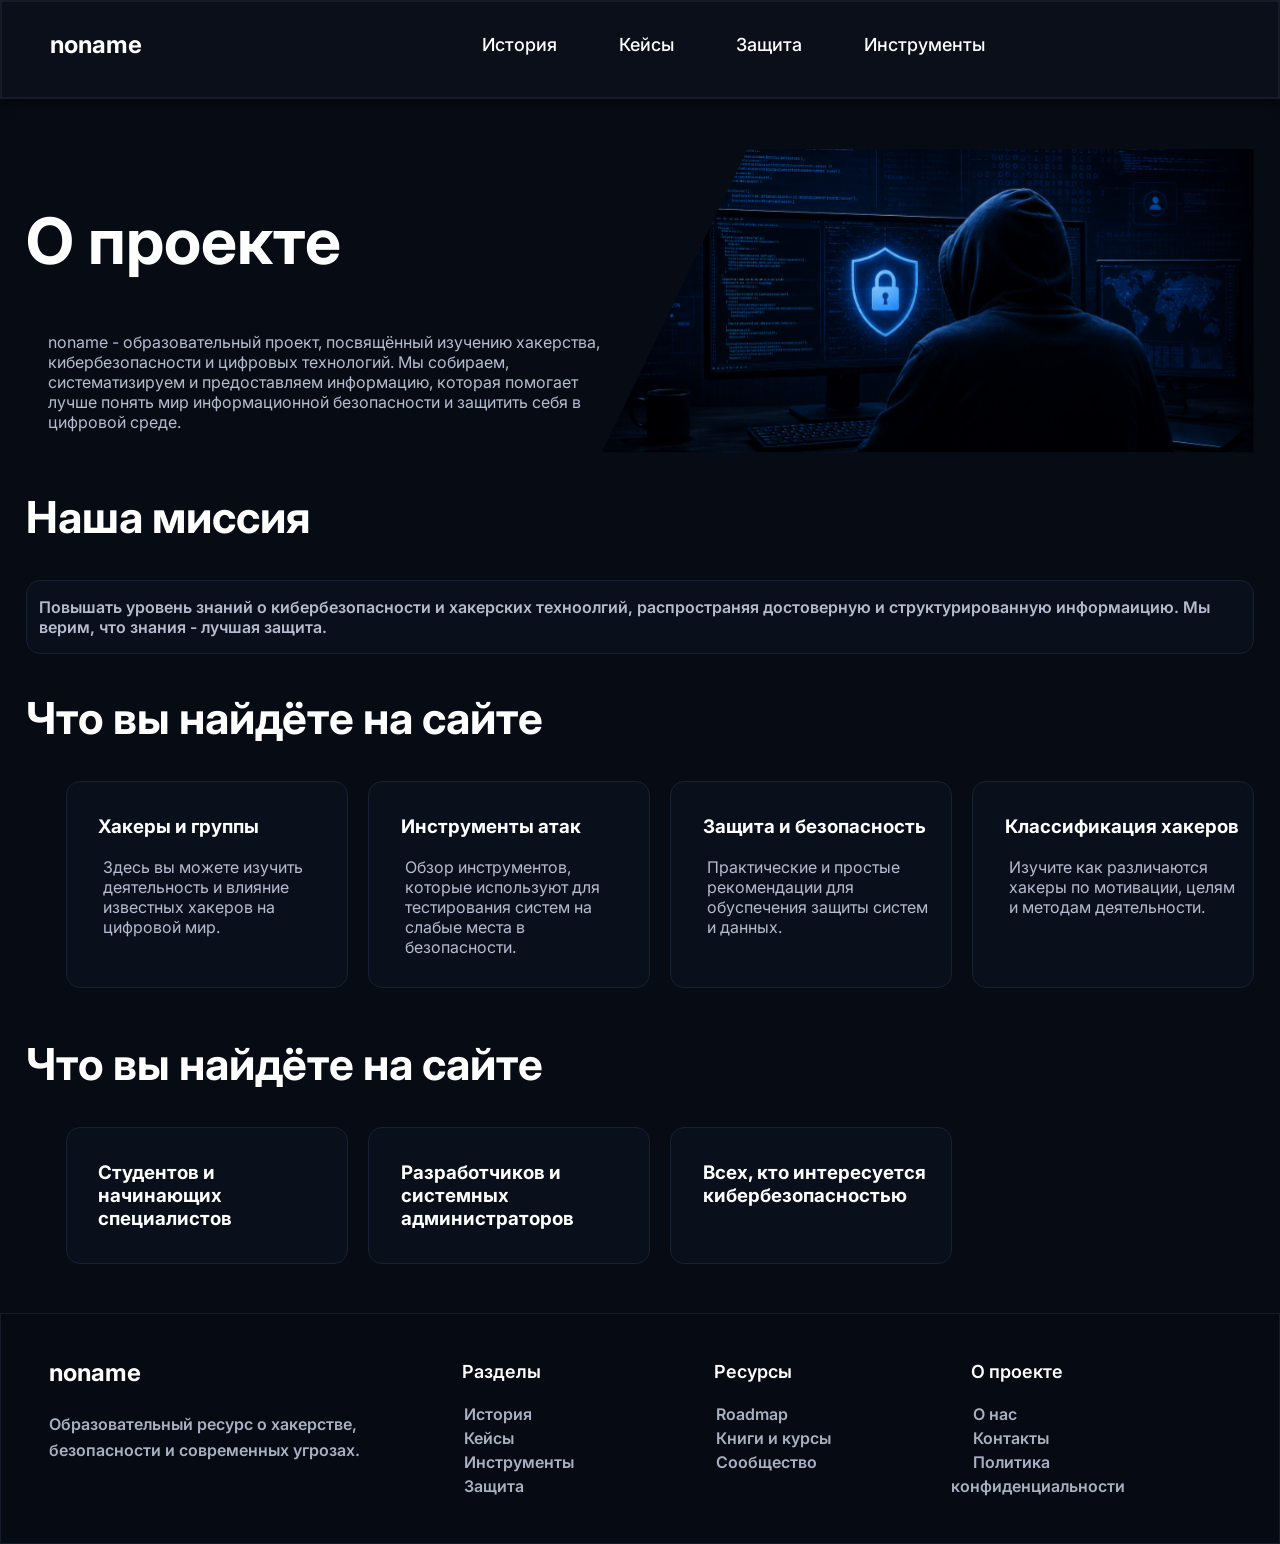
==== about.html @ 1c0d320b "Add files via upload" ====
<!DOCTYPE html>
<html lang="ru">
<head>
    <meta charset="UTF-8">
    <meta name="viewport" content="width=device-width, initial-scale=1.0, viewport-fit=cover">
    <title>Классификация хакеров</title>
    <link rel="stylesheet" href="css/style.css">
    <link rel="preconnect" href="https://fonts.googleapis.com">
    <link rel="preconnect" href="https://fonts.gstatic.com" crossorigin>
    <link href="https://fonts.googleapis.com/css2?family=Inter:ital,opsz,wght@0,14..32,100..900;1,14..32,100..900&family=Roboto:ital,wght@0,100..900;1,100..900&display=swap" rel="stylesheet">
</head>
<body>
    <header class="page-header">
        <div class = "container">   
            <nav class="main-nav">
                <p class = "site-logo">noname</p>
                <ul class="site-navigation">
                    <li class="site-navigation-item">
                        <a href = "#">История</a>
                    </li>
                    <li class="site-navigation-item">
                        <a href = "#">Кейсы</a>
                    </li>
                    <li class="site-navigation-item">
                        <a href = "#">Защита</a>
                    </li>
                    <li class="site-navigation-item">
                        <a href = "#">Инструменты</a>
                    </li>
                </ul>
            </nav>
        </div>
    </header>

    <main class="main-content types">
        <div class = "container">
        <section class = "tools-promo">
                
                <div class = "tools-promo-no-img">
                    
                    <h1>О проекте</h1>
                    
                    <p class="tools-promo-text">noname - образовательный проект, посвящённый изучению хакерства, кибербезопасности и цифровых технологий. Мы собираем, систематизируем и предоставляем информацию, которая помогает лучше понять мир информационной безопасности и защитить себя в цифровой среде.</p>
                </div>
                <img src = "img/hackerr 1.svg">
            </section>

        
            <section>
            <h2>Наша миссия</h2>
            <div class = "border-container remember">
                
                <div>
                    
                    <p>Повышать уровень знаний о кибербезопасности и хакерских техноолгий, распространяя достоверную и структурированную информаицию. Мы верим, что знания - лучшая защита.</p>
                </div>
            </div>
        </section>
       
            <section class="types">
                <h2>Что вы найдёте на сайте</h2>
                <ul class = "horizontal-list-new-1">
                    <li class ="border-container tools-item">
                        <div class = "heading">
                            <div>
                                <h3>Хакеры и группы</h3>
                                <p>Здесь вы можете изучить деятельность и влияние известных хакеров на цифровой мир.</p>
                            </div>
                        </div>
                    </li>

                    <li class ="border-container tools-item">
                        <div class = "heading">
                            <div>
                                <h3>Инструменты атак</h3>
                                <p>Обзор инструментов, которые используют для тестирования систем на слабые места в безопасности.</p>
                            </div>
                        </div>
                    </li>

                    <li class ="border-container tools-item">
                        <div class = "heading">
                            <div>
                                <h3>Защита и безопасность</h3>
                                <p>Практические и простые рекомендации для обуспечения защиты систем и данных.</p>
                            </div>
                        </div>
                    </li>

                    <li class ="border-container tools-item">
                        <div class = "heading">
                            <div>
                                <h3>Классификация хакеров</h3>
                                <p>Изучите как различаются  хакеры по мотивации, целям и методам деятельности.</p>
                            </div>
                        </div>
                    </li>
                   
                </ul>
           </section>   

           <section class="types">
                <h2>Что вы найдёте на сайте</h2>
                <ul class = "horizontal-list-new-1">
                    <li class ="border-container tools-item">
                        <div class = "heading">
                            <div>
                                <h3>Студентов и начинающих специалистов</h3>
                                
                            </div>
                        </div>
                    </li>

                    <li class ="border-container tools-item">
                        <div class = "heading">
                            <div>
                                <h3>Разработчиков и системных администраторов</h3>
                                
                            </div>
                        </div>
                    </li>

                    <li class ="border-container tools-item">
                        <div class = "heading">
                            <div>
                                <h3> Всех, кто интересуется  кибербезопасностью</h3>
                               
                            </div>
                        </div>
                    </li>

                    
                   
                </ul>
           </section>   
           
        </div>
    </main>
    <footer class="footer">
        <div class = "container">
            <div class = "footer-column">
                <p class = "footer-site-logo">noname</p>
                <p class = "footer-column-text">Образовательный ресурс о хакерстве, безопасности и современных угрозах.</p>
            </div>
            <ul class="footer-navigation-topics">
                <li class="footer-navigation-topic">
                    <h2>Разделы</h2>
                    <ul class="footer-navigation">
                        <li class="footer-navigation-item">
                            <a href = "#">История</a>
                        </li>
                        <li class="footer-navigation-item">
                            <a href = "#">Кейсы</a>
                        </li>    
                        <li class="footer-navigation-item">
                            <a href = "#">Инструменты</a>
                        </li>   
                        <li class="footer-navigation-item">
                            <a href = "#">Защита</a>
                        </li>
                    </ul>
                </li>
                <li class="footer-navigation-topic">
                    <h2>Ресурсы</h2>
                    <ul class="footer-navigation">
                        <li class="footer-navigation-item">
                            <a href = "#">Roadmap</a>
                        </li>
                        <li class="footer-navigation-item">
                            <a href = "#">Книги и курсы</a>
                        </li>
                        <li class="footer-navigation-item">
                            <a href = "#">Сообщество</a>
                        </li>
                    </ul>
                </li>
                <li class="footer-navigation-topic">
                    <h2>О проекте</h2>
                    <ul class="footer-navigation">
                        <li class="footer-navigation-item">
                            <a href = "#">О нас</a>
                        </li>
                        <li class="footer-navigation-item">
                            <a href = "#">Контакты</a>
                        </li>
                        <li class="footer-navigation-item">
                            <a href = "#">Политика конфиденциальности</a>
                        </li>
                    </ul>
                </li>
            </ul>
        </div>
    </footer>
    <script src="js/script.js"></script>
</body>
</html>
---- css/style.css ----
body {
    margin: 0;
    background-color: #070B14;
    color: #FFFFFF;
    font-family: "Inter";
    
}



.container {
    max-width: 1280px;
    margin: 0 auto;
    padding: 0 2%;
}

ul {
    list-style-type: none;
}

h1 {
    font-weight: 700;
    font-size: 64px;
}

h2{
    font-weight: 700;
    font-size: 44px;
}



.page-header {
    background-color: #0A0F1A;
    border: 2px solid #151B28;
    box-shadow: 0px 5px 10px 0px rgba(0, 0, 0, 0.5);
    margin-bottom: 50px;
    

}

.site-logo{
    font-size: 24px;
    font-weight: 700;
    
    margin-right: 278px;
}

.main-nav{
    display: flex;
    align-items: center;
    margin: 0 auto;
    margin-bottom: 14px;
    margin-top: 4px;
    width: 100%;
}

.site-navigation{
    display: flex;
    flex-wrap: wrap;
    justify-content: center; 
    
}

.site-navigation-item a {
    color: #FFFFFF;
    font-weight: 500;
    font-size: 18px;
    text-decoration: none;
    margin-right: 40px;
}

.promo {
    background-color:#07111F;
    background: radial-gradient(closest-side, #0d039c80, #0b037040, #07111F);
    border-radius: 20px;
    
        
    margin-bottom: 40px;
    max-width: 1280px;
}

.promo-only-text h1{
    padding-left: 36px;
    max-width: 690px;
    margin-right: 0;

}

.hacker-img {
    margin-right: 800px;
}

.promo-text{
    padding-left: 36px; 
    max-width: 531px;
}



.edu-resource {
    display: inline-block;
    background-color: #0A1E3A;
    color: #1E90FF;
    border-radius: 8px;
    height: 32px;
    padding-top: 9px;
    padding-left: 2px;
    padding-right: 2px;
    margin-top: 28px;
    margin-left:44px;
}

.promo-buttons{
    display: flex;
}

.promo-with-img {
    display: flex;
}

.study-history-button {
    
    display: inline-block;
    background-color: #0D47A7;
    border-radius: 10px;
    font-weight: 500;
    font-size: 22px;
    padding-top: 19px;
    padding-bottom: 19px;
    padding-left: 10px;
    padding-right: 30px;
    margin-right: 60px;
    margin-bottom: 87px;
    
}

.study-history-button a{
    text-decoration: none;
    color: #FFFFFF;
}

.sections-button {
    display: inline-block;
    border:#5D687D solid 3px;
    border-radius: 10px;
    font-weight: 500;
    font-size: 22px;
    
    padding-right: 19px;
    padding-bottom: 19px;
    padding-top: 19px;
    margin-bottom: 87px;
}

.sections-button a{
    text-decoration:  none;
    color:#FFFFFF;
}




.main-directions h2{
    margin-bottom: 50px;
}

.directions {
    display: flex;
}

.direction-item {
    background-color: #0A101B;
    border:#172132 solid 1px;
    border-radius: 12px;
    max-width: 292px;
    height: 320px;
    margin-right: 24px;
    padding-top: 34px;
}

.direction-item h3,p,a {
    padding-left: 22px;
}

.direction-item img{
    margin-left: 7%;
}

.direction-item p {
    color: #AEB7C9;
    font-size: 16px;
    font-weight: 600;
    line-height: 28px;
}

.direction-item a{
    text-decoration: none;
    color: #1E90FF;
    padding-bottom: 36px;
}


.direction-item :nth-child(2){
    max-width: 247px;
}

.direction-item :nth-child(3){
    max-width: 259px;
}

.start-cards {
    display: flex;
}

.start-card {
    display: flex;
    width: 400px;
    height: 220px;
    border: solid 1px #1D2740;
    border-radius: 12px;
    margin-right: 20px;

    padding-top: 44px;
}


.beginner {
    background-color: #08172D;
}

.start-card-img {
    margin-right: 20px;
}

.start-card-content p{
    color: #B6BED0;
    line-height: 28px;
    max-width: 352px;
}

.arrow{
    margin-right: 60px;
    margin-top:100px
}

.attacks {
    background-color: #131327;
}

.guard {
    background-color:#0D1718;
}

.where-start {
    margin-bottom: 76px;
}
.roadmap {
    display: flex;
    background-color: #0B1F43;
    border-radius: 14px;
    border:#183B73 solid 1px;
    
    
    margin-bottom: 20px;
    max-width: 1280px;
}

.roadmap h2 {
    font-size: 24px;
    font-weight: 700;
    padding-left: 106px;
    padding-top: 26px;
}

.roadmap p {
    color: #C4CBE0;
    font-size: 16px;
    font-weight: 600;
    padding-left: 186px;
    width: 371px;
    padding-bottom: 26px;
}

.roadmap-button {
   
    display: inline flex;
        
    background-color: #0A67FF;
    border-radius: 10px;
    font-weight: 500;
    font-size: 20px;
    margin-top: 61px;
    margin-bottom: 47px;
    
    padding-right: 2%;
    padding-bottom: 0;
    max-width: 260px;
    height: 72px;
    
}

.roadmap-button a {
    color: #FFFFFF;
    text-decoration: none;
    padding-left: 40px;
    margin-right: 9px;
    padding-top: 24px;
}

.roadmap-content{
    margin-right: 155px;
}

.roadmap-content p{
    margin-bottom: 26px;
}

.footer {
    max-width:100%;
    background-color: #060A12;
    border: solid #151C29 1px;
    
}

.footer .container{
    display: flex; 
}





.footer-column {
    margin-top: 20px;
}

.footer-site-logo{
    font-size: 24px;
    color:#FFFFFF;
    font-weight: 700;
}

.footer-column-text {
    width: 313px;
    color: #A8B1C4;
    font-size: 16px;
    font-weight: 600;
    line-height: 26px;
    margin-bottom: 80px;
     
}

.footer-navigation-topics{
    display: flex;
    margin-top: 32px;
}

.footer-navigation-topic h2{
    margin-left: 60px;
    font-weight: 600;
    font-size: 18px;
    margin-bottom: 20px;
    
}

.footer-navigation-topic{
    max-width:310px;
    
}

.footer-navigation-item{
    
    font-weight: 600;
    font-size: 16px;
    line-height: 24px;
    margin-right: 80px;
    
    
}

.footer-navigation-item :last-child{
    margin-right: 0px;
    
}

.footer-navigation-item a{
    text-decoration: none;
    color: #A8B1C4;
}








/*Вторая страница*/

.hero-mini-title {
    display: inline-block;
    color: #1E90FF  ;
    background-color: #0A1E3A;
    border:solid 1px #123B6D;
    border-radius: 8px;
    padding-top:8px;
    padding-bottom: 7px;
    padding-right: 20px;
}

.hacker-info{
    padding-left: 40px;
    display: flex;
    background-color: #0A101B;
    border:#172132 solid 1px;
    border-radius: 14px;
}

.hacker-info h2{
    margin-top: 32px;
    margin-left: 20px;
    font-size: 26px;
    margin-bottom: 0;
}

.hacker-info p{
    margin-top: 15px;
    margin-bottom: 37px;
    color:#B4BDCF;
    font-weight: 600px;
    font-size: 16px;
}

.hacker-info img {
    margin-top:35px;
}

.famous-hackers h2{
    font-size: 32px;
}
.famous-hackers ul{
    display: flex;
    padding-left: 0;
    
}

.famous-hackers ul li {
    
    width: 292px;
    background-color: #0A101B;
    border:solid 1px #172132;
    border-radius: 12px;
    margin-right: 38px;
    padding-bottom: 22px;
    display: flex;
  flex-direction: column;
}

.famous-hackers ul li h3{
    margin-left: 24px;
}

.famous-hackers ul li p{
    color: #AEB7C9;
}
.famous-hackers ul li a{
    text-decoration: none;
    color:#1E90FF;
    margin-top: auto;
    
}

.famous-hackers ul li img{
    margin-left: 24px;
    margin-top: 10px;
}

.hackers-groups-container {
    background-color: #0A101B;
    border: solid 1px #172132;
    border-radius: 12px;
}

.hackers-groups-container h3{
    margin-left: 139px;
    font-weight: 600;
    font-size: 20px;
}

.anonymous h2 {
     font-size: 32px;
    font-weight: 700;
}

.hackers-groups-container p{
    margin-left:115px;
    color: #AEB7C9;
    font-size: 16px;
    max-width: 251px;
}

.more-info h2{
    font-size: 32px;
    font-weight: 700;
}

.more-info ul{
    display: flex;
    justify-content: space-between;
}

.more-info ul li{
    display: flex;
    background-color: #0A101B;
    border: #172132 solid 1px;
    border-radius: 14px;
    max-width: 400px;
    margin-right: 2%;
}

.more-info ul li img{
    margin-left: 22px;
}

.more-info-text h3{
    font-size: 20px;
    font-weight: 600;
    margin-left: 20px;
}

.more-info-text p{
    font-size: 16px;
    line-height: 24px;
    font-weight: 600;
    color: #AEB7C9;
    margin-right: 25px;
}











/*Третья страница*/

.transition{
    display: flex;
    padding: 0;
}

.transition li {
    color: #7C879C;
    font-size: 14px;
    font-weight: 400;
}

.transition li a{
    margin-right: 20px;
    text-decoration: none;
    color: #7C879C;
}

.transition li a.selected{
    color:#1E90FF;
}

.transition li:first-child{
    padding-left: 0;
}




.hacker-mini-title {
    display: inline;
    border:solid 1px #123B6D;
    border-radius: 8px;
    background-color: #0A1E3A;
    color: #1E90FF;
    font-size: 14px;
    font-weight: 600;
    padding-right: 20px;
    padding-left: 21px;
    padding-top: 8px;
    padding-bottom: 8px;
}


.hacker-promo{
    display: flex;
    justify-content: space-between;
}



.hacker-promo-text h1{
    font-size: 56px;
    font-weight: 700;
}

.eng-name {
    font-size: 28px;
    font-weight: 700;
    color: #B4BDCF;
    padding: 0;
}

.hacker-mini-info{
    font-size: 18px;
    font-weight: 600;
    color:#B4BDCF;
    line-height: 30px;
    padding-left: 0;
    max-width: 436px;
}

.summary{
    margin: 0;
    padding-left:57px;
    padding-top: 20px;
    padding-right: 30px;
    padding-bottom: 25px;
    display: grid;
    grid-template-columns: auto minmax(2rem, auto);
    gap: 1rem;  

}

.summary li{
    display: contents;
    color: #B4BDCF;
    font-weight: 600;
    font-size: 15px;
    

}

.summary-white-text{
    color: #FFFFFF;
}

.hacker-history h2{
    font-size: 32px;
    font-weight: 700;
}

.hacker-history p{
    font-size: 16px;
    font-weight: 500;
    color: #B4BDCF;
    width: 600px;
}

.hacker-history-text{
    display: flex;
    border: #172132 solid 1px;
    background-color: #0A101B;
    border-radius: 14px;
    line-height: 30px;
    
    padding-bottom: 20px;
}



.famous-hacks h2{
    font-size: 32px;
}

.famous-hacks ul{
    display: flex;
    padding-left: 0;
    justify-content: space-between;
}

.famous-hacks-item{
    
    border: solid 1px #172132;
    background-color: #0A101B;
    border-radius: 12px;
    
    max-width: 292px;
    height: 240px;
    padding-bottom: 8px;
}



.famous-hacks-item h3{
    font-weight: 600;
    font-size: 16px;
    padding-left: 20px;
}

.famous-hacks-item p{
    font-weight: 500;
    font-size: 14px;
    color: #B4BDCF;
    line-height: 24px;
}

p.years{
    color: #1E90FF;
    background-color: #0A1E3A;
    border: solid 1px #1E90FF ;
    border-radius: 999px;
    display: inline-block;
    padding-left: 18px;
    padding-right: 18px;
    padding-bottom: 6px;
    padding-top: 6px;
    margin-left: 20px;
    margin-bottom: 0;
}

.methods h2{
    font-size: 32px;
    font-weight: 700;
}

.methods ul{
    display: flex;
    padding-left: 0;
}

.methods ul li{
    height: 180px;
}

.methods ul li:nth-child(1){
    background-color: #0A101B;
    border: solid #172132 1px;
    border-radius: 15px 0 0 15px; 
}

.methods ul li:nth-child(2){
    background-color: #0A101B;
    border: solid #172132 1px;
}

.methods ul li:nth-child(3){
    background-color: #0A101B;
    border: solid #172132 1px;
    border-radius: 0 15px 15px 0;
}

.methods ul li h3{
    padding-left: 150px;
    font-size: 16px;
    font-weight: 600;
}

.methods ul li p{
    font-size: 14px;
    font-weight: 500;
    color: #B4BDCF;
    padding-left: 150px;
    line-height: 24px;
}

.arrest{
    margin-bottom: 36px;
}

.arrest h2{
    font-size: 32px;
    font-weight: 700;
    line-height: 24px;  
}

.arrest-content{
    display: flex;
    border: #172132 solid 1px;
    border-radius: 14px;
    background-color: #0A101B;
    color: #B4BDCF;
    
}
.arrest-content-text{
    margin-bottom: 20px;
}

.arrest-content-text p{
    padding-left: 31px;
    font-size: 14px;
    font-weight: 500;
    line-height: 24px;
    width: 521px;
    margin-right: 299px;
}

.arrest-content-text a{
    color: #FFFFFF;
    font-size: 14px;
    font-weight: 600;
    border: solid #1E90FF 1px;
    border-radius: 12px;
    padding-right: 29px;
    padding-top: 8px;
    padding-bottom: 8px;
    margin-left: 31px;
    
}

.quote q{
    
    font-size: 16px;
    font-weight: 500;
}

.quote {
    padding-top: 52px;
}

.quote p{
    font-size: 16px;
    color: #1E90FF;
   
}

.interest h2{
    font-size: 32px;
    font-weight: 700;
}

.interest ul{
    display: flex;
    padding-left: 0;
}

.interest ul li{
    display: flex;
    background-color: #0A101B;
    border:#172132 solid 1px;
    border-radius: 12px;
    width: 292px;
    margin-right: 38px;
}

.interest ul li img{
    padding-top: 25px;
    padding-left: 14px;
}

.interest-content h3{
    padding-top: 10px;
    padding-left: 20px;
    font-size: 16px;
    font-weight: 600;
}
.interest-content p{
    line-height: 24px;
    color: #B4BDCF;
    font-size: 14px;
    font-weight: 500;
    
}

.border-container{
    border:solid 1px #172132;
    border-radius: 14px;
    background-color: #0A101B;
}

.blue-border{
    color:#1E90FF;
    border:1px #123B6D solid;
    background-color: #0A1E3A;
    border-radius: 8px;
}

.types p{
    color:#B4BDCF;
    font-size: 16px;
    font-weight: 600s;
}

.points{
     list-style-type: disc; 
}

.points li{
    color: #B4BDCF;
}

.heading{
    display: flex;
}

.hats-item h3{
    padding-left: 10%;
    word-wrap: break-word; 
    overflow-wrap: break-word;
    box-sizing: border-box; 
}

.hats-item{
    max-width: 380px;
    
    word-wrap: break-word; 
    overflow-wrap: break-word;
    box-sizing: border-box; 
    padding: 15px;
}

.hats-item img{
    margin-top: 50px;
}

.hats-item ul li{
    margin-bottom: 15px;
    
}

.other-hackers-item{
    max-width: 380px;
}

.other-hackers-item h3{
    padding-left: 28px;
    font-size: 20px;
    font-weight: 600;
}

.other-hackers-item p{
    padding-left: 26px;
    padding-right: 26px;
    font-size: 16px;
    font-weight: 600;
    line-height: 24px;
    color: #B4BDCF;
}


.remember{
    display: flex;
    max-width: 1280px;
    justify-content: space-between;
    margin-bottom: 2%;
}

.remember h3{
    padding-left: 1%;
    font-size: 20px;
    font-weight: 600;
    color: #1E90FF;
}

.remember p{
    margin-left: 0;
    font-size: 16px;
    font-weight: 600;
    color: #B4BDCF;
    padding-left: 1%;
    padding-right: 1%;
}

.remember img{
    max-width: 79px;
    max-height: 79px;
    padding: 2%;
}

.horizontal-list-new{
  display: grid;
  gap: 20px;
  grid-template-columns: 1fr;
}


@media (min-width: 600px) {
  .horizontal-list-new {
    grid-template-columns: repeat(2, 1fr);
  }
}


@media (min-width: 900px) {
  .horizontal-list-new {
    grid-template-columns: repeat(3, 1fr);
  }
}

.horizontal-list-new-1{
    display: grid;
    gap: 20px;
    grid-template-columns: 1fr;
    margin-bottom: 4%;
}

@media (min-width: 600px) {
  .horizontal-list-new-1 {
    grid-template-columns: repeat(2, 1fr);
  }
}


@media (min-width: 900px) {
  .horizontal-list-new-1 {
    grid-template-columns: repeat(4, 1fr);
  }
}


.tools-item{
    max-width: 400px;
    
}

.tools-item h3{
    padding-left: 7%;
}

.tools-item {
    padding:5%;
}




.horizontal-list{
    display: flex;
    justify-content: space-between;
}

.table-border{
    border: 1px solid #172132;
    border-radius: 12px;
    margin-bottom: 2%;
}

.table-border th{
    padding-top: 1%;
    padding-left: 1.1%;
}

.table-border td{
    color:#B4BDCF;
    padding: 1%;
    padding-left: 2%;
}

.tools-promo{
    display: flex;
}

.tools-promo-text{
    font-size: 18px;
    color: #B4BDCF;
}

@media (max-width: 768px) {

    .main-nav{
        display: block;
        line-height: 10vw;
        text-align: center;
    }

    .site-navigation{
        display: block;
        text-align: center;
    }

    .site-logo{
        text-align: center;
    }

    .site-navigation-item{ 
        font-size: 1vw;
    }

    .page-header{
        width: 100%;
    }

    
    .footer .container{
        display: block;
    }

    .footer-navigation-topics{
        display: block;
        padding: 0;
    }

    .footer-navigation-topic{
        margin-bottom: 10%;
    }

    .promo-only-text h1{
        font-size: 10vw;
    }

    
    .promo-with-img{
        display: block;
    }

    .hacker-img{
        width: 100%;
        height: auto;
    }

    .promo-buttons{
        display: block;
    }

    .main-directions h2{
        text-align: center;
    }

    

    .directions{
        width: fit-content;  
        margin: 0 auto;
        display: block;
        
    }

    .directions li{
        margin-bottom: 7%;
    }

    .where-start h2{
        text-align: center;
    }

    .start-cards{
        display: block;
    }

    .start-card{
        width: fit-content;  
        margin: 0 auto;
        display: block;
    }

    .start-cards li{
        margin-bottom: 7%;
    }

    .roadmap{
        display: block;
        
    }

    .roadmap-button{
        margin-left: 19%;
        
    }

    .roadmap-content{
        width: 100%;
    }

    .roadmap h2{
        padding: 0;
        margin: 0;
        width: 100%;
        padding-top: 6%;
        padding-left: 6%;
        margin-bottom: 7%;
    }

    .roadmap p {
        padding: 0;
        margin: 0;
        padding-left: 6%;
    }

    .hero h1{
        font-size: 10vw;
    }

    .famous-hackers h2{
        text-align: center;
    }

    .famous-hackers ul{
        display: block;
        width: fit-content;  
        margin: 0 auto;
        
    }
    
    .famous-hackers ul li{
        margin-bottom: 7%;
    }

    .anonymous h2{
        text-align: center;
    }

    .more-info h2{
        text-align: center;
    }

    .more-info ul{
        display: block;

    }

    .more-info ul li{
        margin-bottom: 7%;
    }


    .hacker-promo{
        display: block;
    }


    .famous-hacks ul{
        display: block;
        width: fit-content;  
        margin: 0 auto;
    }

    .famous-hacks li{
        margin-bottom: 7%;
    }

    .methods ul{
        display: block;
        width: fit-content;  
        margin: 0 auto;
    }

    .methods ul li{
        border-radius: 15px;
        margin-bottom: 7%;
    }

    .methods ul li:nth-child(1){
        border-radius: 15px; 
    }

    .methods ul li:nth-child(3){ 
        border-radius: 15px;
    }

    .arrest-content{
        display: block;
    }

    .horizontal-list{
        display: block;
        width: fit-content;  
        margin: 0 auto;
    }



    .horizontal-list li{
        margin-bottom: 7%;
    }

    .classification h1{
        text-align: center;
        font-size: 10vw;
    }

    

    .types h2{
        text-align: center;
    }

    .other-hackers h2{
        text-align: center;
    }

    .comparison h2{
        text-align: center;
    }

    h1 {
        font-size: 10vw;
    }

    

    .horizontal-list-new-1{
        display: block;
        width: fit-content;  
        margin: 0 auto;
    }

    .horizontal-list-new-1 li{
        margin-bottom: 7%;
    }
    
    .classification img{
        width: 100%;
        height: auto;
    }

    .tools-promo{
        display: block;
    }

    .tools-promo img {
        width: 100%;
        height: auto;
    }

    .types{
        margin: 0;
        padding: 0;
    }

    .types ul{
        margin: 0;
        padding: 0;
    }
}
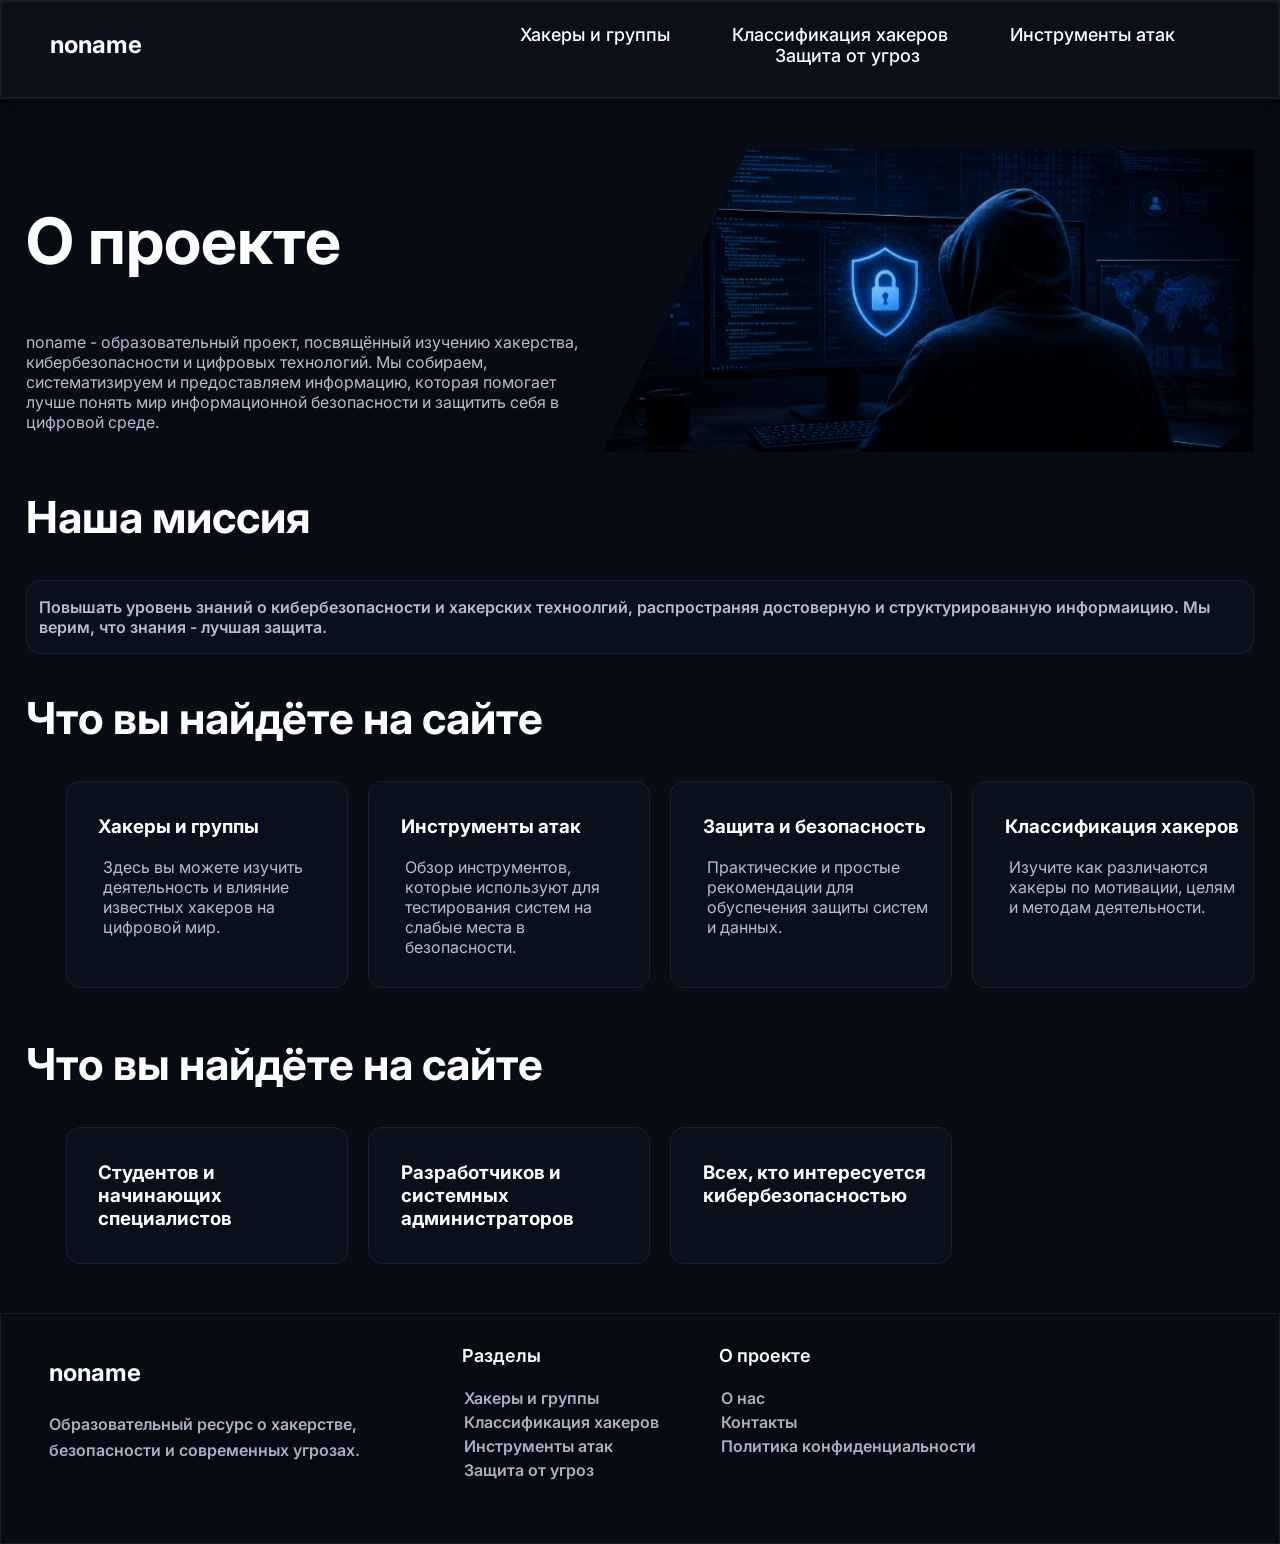
==== commit d5dcaa74: "Add files via upload" ====
--- a/about.html
+++ b/about.html
@@ -10,23 +10,24 @@
     <link href="https://fonts.googleapis.com/css2?family=Inter:ital,opsz,wght@0,14..32,100..900;1,14..32,100..900&family=Roboto:ital,wght@0,100..900;1,100..900&display=swap" rel="stylesheet">
 </head>
 <body>
-    <header class="page-header">
+        <header class="page-header">
         <div class = "container">   
             <nav class="main-nav">
                 <p class = "site-logo">noname</p>
                 <ul class="site-navigation">
                     <li class="site-navigation-item">
-                        <a href = "#">История</a>
+                        <a href = "hackers-and-groups.html">Хакеры и группы</a>
                     </li>
                     <li class="site-navigation-item">
-                        <a href = "#">Кейсы</a>
+                        <a href = "hacker-classification.html">Классификация хакеров</a>
                     </li>
                     <li class="site-navigation-item">
-                        <a href = "#">Защита</a>
+                        <a href = "tools.html">Инструменты атак</a>
                     </li>
                     <li class="site-navigation-item">
-                        <a href = "#">Инструменты</a>
+                        <a href = "protection.html">Защита от угроз</a>
                     </li>
+                    
                 </ul>
             </nav>
         </div>
@@ -148,38 +149,25 @@
                     <h2>Разделы</h2>
                     <ul class="footer-navigation">
                         <li class="footer-navigation-item">
-                            <a href = "#">История</a>
+                            <a href = "hackers-and-groups.html">Хакеры и группы</a>
                         </li>
                         <li class="footer-navigation-item">
-                            <a href = "#">Кейсы</a>
+                            <a href = "hacker-classification.html">Классификация хакеров</a>
                         </li>    
                         <li class="footer-navigation-item">
-                            <a href = "#">Инструменты</a>
+                            <a href = "tools.html">Инструменты атак</a>
                         </li>   
                         <li class="footer-navigation-item">
-                            <a href = "#">Защита</a>
+                            <a href = "protection.html">Защита от угроз</a>
                         </li>
                     </ul>
                 </li>
-                <li class="footer-navigation-topic">
-                    <h2>Ресурсы</h2>
-                    <ul class="footer-navigation">
-                        <li class="footer-navigation-item">
-                            <a href = "#">Roadmap</a>
-                        </li>
-                        <li class="footer-navigation-item">
-                            <a href = "#">Книги и курсы</a>
-                        </li>
-                        <li class="footer-navigation-item">
-                            <a href = "#">Сообщество</a>
-                        </li>
-                    </ul>
-                </li>
+                
                 <li class="footer-navigation-topic">
                     <h2>О проекте</h2>
                     <ul class="footer-navigation">
                         <li class="footer-navigation-item">
-                            <a href = "#">О нас</a>
+                            <a href = "about.html">О нас</a>
                         </li>
                         <li class="footer-navigation-item">
                             <a href = "#">Контакты</a>
--- a/css/style.css
+++ b/css/style.css
@@ -83,15 +83,12 @@
 .promo-only-text h1{
     padding-left: 36px;
     max-width: 690px;
-    margin-right: 0;
-
-}
-
-.hacker-img {
-    margin-right: 800px;
+    
+
 }
 
 .promo-text{
+    color: #B4BDCF;
     padding-left: 36px; 
     max-width: 531px;
 }
@@ -163,6 +160,7 @@
 
 .main-directions h2{
     margin-bottom: 50px;
+    margin-left: 3%;
 }
 
 .directions {
@@ -211,17 +209,22 @@
 
 .start-cards {
     display: flex;
-}
+    padding: 0;
+    max-width: 1280px;
+    justify-content: space-between;
+}
+
+
 
 .start-card {
-    display: flex;
-    width: 400px;
-    height: 220px;
+    
+    display: flex;
+    max-width: 410px;
     border: solid 1px #1D2740;
     border-radius: 12px;
-    margin-right: 20px;
-
-    padding-top: 44px;
+    padding-top: 2%;
+    
+    
 }
 
 
@@ -231,19 +234,26 @@
 
 .start-card-img {
     margin-right: 20px;
+    margin-left: 6%;
+}
+
+.start-card h3{
+    margin-left: 9%;
 }
 
 .start-card-content p{
     color: #B6BED0;
     line-height: 28px;
     max-width: 352px;
+    
 }
 
 .arrow{
-    margin-right: 60px;
-    margin-top:100px
-}
-
+    padding-top: 600%;
+    
+    
+    
+}
 .attacks {
     background-color: #131327;
 }
@@ -254,6 +264,10 @@
 
 .where-start {
     margin-bottom: 76px;
+}
+
+.where-start h2{
+    margin-left: 3%;
 }
 .roadmap {
     display: flex;
@@ -353,7 +367,7 @@
 
 .footer-navigation-topics{
     display: flex;
-    margin-top: 32px;
+    
 }
 
 .footer-navigation-topic h2{
@@ -364,17 +378,13 @@
     
 }
 
-.footer-navigation-topic{
-    max-width:310px;
-    
-}
 
 .footer-navigation-item{
     
     font-weight: 600;
     font-size: 16px;
     line-height: 24px;
-    margin-right: 80px;
+    
     
     
 }
@@ -493,6 +503,10 @@
     font-weight: 700;
 }
 
+.anonymous{
+    margin-bottom: 2%;
+}
+
 .hackers-groups-container p{
     margin-left:115px;
     color: #AEB7C9;
@@ -654,7 +668,7 @@
     font-size: 16px;
     font-weight: 500;
     color: #B4BDCF;
-    width: 600px;
+    max-width: 600px;
 }
 
 .hacker-history-text{
@@ -730,8 +744,10 @@
 }
 
 .methods ul li{
-    height: 180px;
-}
+   display: flex;
+}
+
+
 
 .methods ul li:nth-child(1){
     background-color: #0A101B;
@@ -751,7 +767,7 @@
 }
 
 .methods ul li h3{
-    padding-left: 150px;
+    padding-left: 6%;
     font-size: 16px;
     font-weight: 600;
 }
@@ -760,8 +776,12 @@
     font-size: 14px;
     font-weight: 500;
     color: #B4BDCF;
-    padding-left: 150px;
+    
     line-height: 24px;
+}
+
+.methods img{
+    padding: 6%;
 }
 
 .arrest{
@@ -791,8 +811,8 @@
     font-size: 14px;
     font-weight: 500;
     line-height: 24px;
-    width: 521px;
-    margin-right: 299px;
+    
+    
 }
 
 .arrest-content-text a{
@@ -913,6 +933,8 @@
     margin-top: 50px;
 }
 
+
+
 .hats-item ul li{
     margin-bottom: 15px;
     
@@ -1053,6 +1075,7 @@
 .tools-promo-text{
     font-size: 18px;
     color: #B4BDCF;
+    padding: 0;
 }
 
 @media (max-width: 768px) {
@@ -1321,5 +1344,31 @@
         margin: 0;
         padding: 0;
     }
-}
-
+
+    .arrow{
+        padding-top: 0;
+        margin-bottom: 20px;
+    }
+
+    .tools-promo-no-img h1{
+        text-align: center;
+    }
+
+    .hats-item ul{
+    padding: 2%;
+    }
+    .hacker-history-text{
+        display: block;
+    }
+
+    .hacker-promo img{
+        width: 100%;
+        height: auto;
+    }
+
+    .quote{
+        padding-left: 8%;
+    }
+}
+    
+
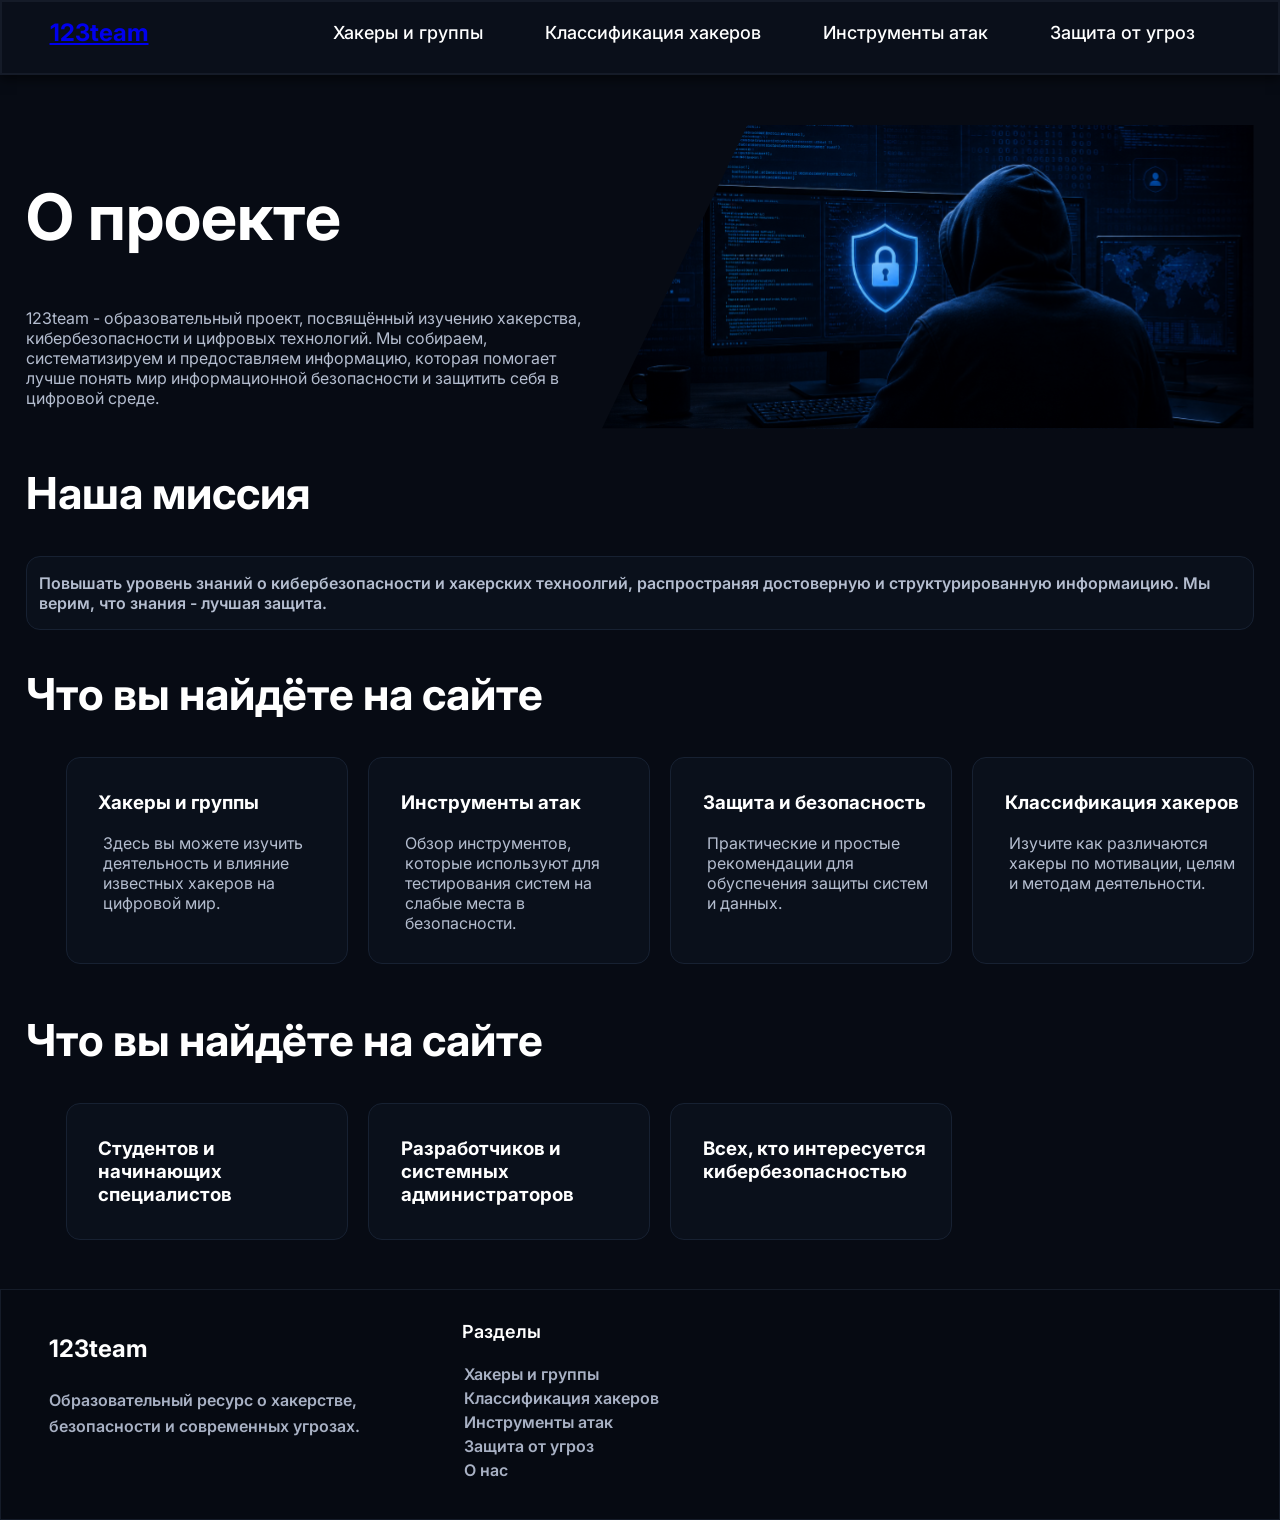
==== commit ec5f24c2: "Add files via upload" ====
--- a/about.html
+++ b/about.html
@@ -3,17 +3,17 @@
 <head>
     <meta charset="UTF-8">
     <meta name="viewport" content="width=device-width, initial-scale=1.0, viewport-fit=cover">
-    <title>Классификация хакеров</title>
+    <title>О нас</title>
     <link rel="stylesheet" href="css/style.css">
     <link rel="preconnect" href="https://fonts.googleapis.com">
     <link rel="preconnect" href="https://fonts.gstatic.com" crossorigin>
     <link href="https://fonts.googleapis.com/css2?family=Inter:ital,opsz,wght@0,14..32,100..900;1,14..32,100..900&family=Roboto:ital,wght@0,100..900;1,100..900&display=swap" rel="stylesheet">
 </head>
 <body>
-        <header class="page-header">
+            <header class="page-header">
         <div class = "container">   
             <nav class="main-nav">
-                <p class = "site-logo">noname</p>
+                <a href ="index.html" class = "site-logo">123team</a>
                 <ul class="site-navigation">
                     <li class="site-navigation-item">
                         <a href = "hackers-and-groups.html">Хакеры и группы</a>
@@ -41,7 +41,7 @@
                     
                     <h1>О проекте</h1>
                     
-                    <p class="tools-promo-text">noname - образовательный проект, посвящённый изучению хакерства, кибербезопасности и цифровых технологий. Мы собираем, систематизируем и предоставляем информацию, которая помогает лучше понять мир информационной безопасности и защитить себя в цифровой среде.</p>
+                    <p class="tools-promo-text">123team - образовательный проект, посвящённый изучению хакерства, кибербезопасности и цифровых технологий. Мы собираем, систематизируем и предоставляем информацию, которая помогает лучше понять мир информационной безопасности и защитить себя в цифровой среде.</p>
                 </div>
                 <img src = "img/hackerr 1.svg">
             </section>
@@ -138,10 +138,10 @@
            
         </div>
     </main>
-    <footer class="footer">
+      <footer class="footer">
         <div class = "container">
             <div class = "footer-column">
-                <p class = "footer-site-logo">noname</p>
+                <p class = "footer-site-logo">123team</p>
                 <p class = "footer-column-text">Образовательный ресурс о хакерстве, безопасности и современных угрозах.</p>
             </div>
             <ul class="footer-navigation-topics">
@@ -160,23 +160,13 @@
                         <li class="footer-navigation-item">
                             <a href = "protection.html">Защита от угроз</a>
                         </li>
+                        <li class="footer-navigation-item">
+                            <a href = "about.html">О нас</a>
+                        </li>
                     </ul>
                 </li>
                 
-                <li class="footer-navigation-topic">
-                    <h2>О проекте</h2>
-                    <ul class="footer-navigation">
-                        <li class="footer-navigation-item">
-                            <a href = "about.html">О нас</a>
-                        </li>
-                        <li class="footer-navigation-item">
-                            <a href = "#">Контакты</a>
-                        </li>
-                        <li class="footer-navigation-item">
-                            <a href = "#">Политика конфиденциальности</a>
-                        </li>
-                    </ul>
-                </li>
+                
             </ul>
         </div>
     </footer>
--- a/css/style.css
+++ b/css/style.css
@@ -42,8 +42,7 @@
 .site-logo{
     font-size: 24px;
     font-weight: 700;
-    
-    margin-right: 278px;
+    margin-right: 10%;
 }
 
 .main-nav{
@@ -1093,6 +1092,7 @@
 
     .site-logo{
         text-align: center;
+        margin: 0;
     }
 
     .site-navigation-item{ 
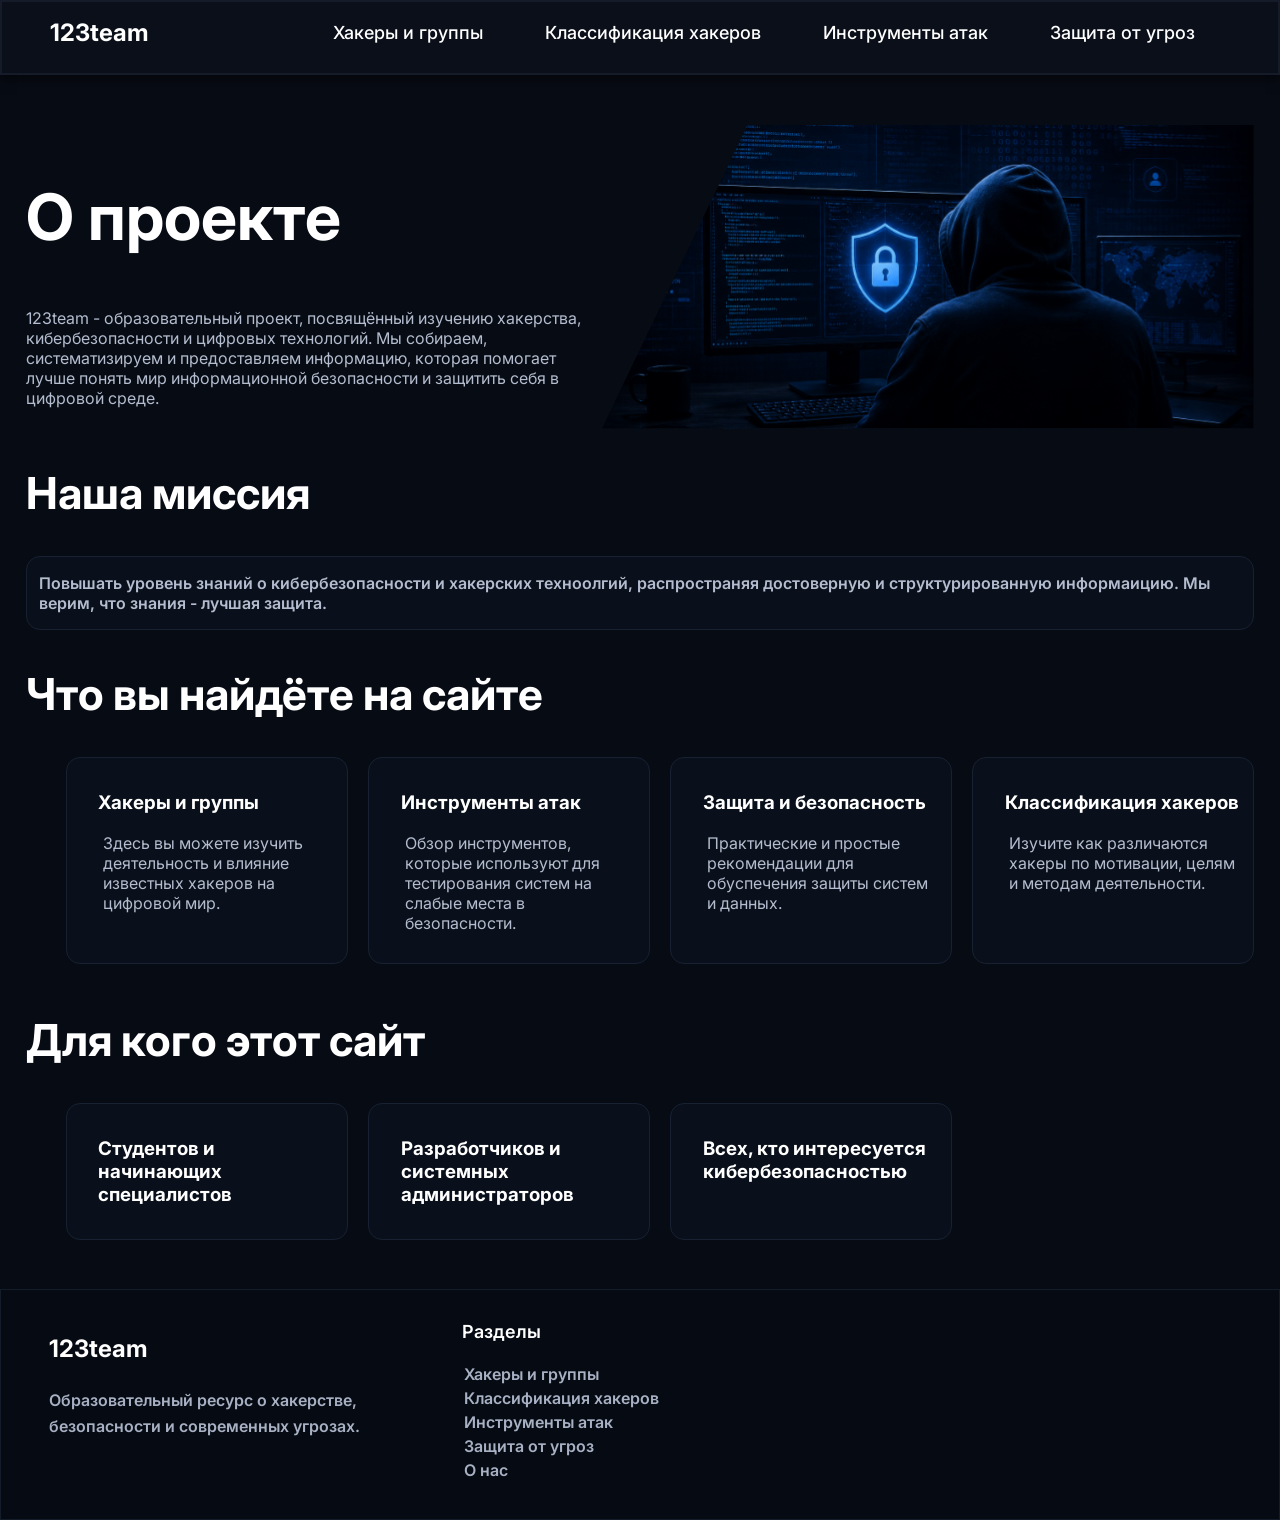
==== commit 8fe38296: "Update about.html" ====
--- a/about.html
+++ b/about.html
@@ -102,7 +102,7 @@
            </section>   
 
            <section class="types">
-                <h2>Что вы найдёте на сайте</h2>
+                <h2>Для кого этот сайт</h2>
                 <ul class = "horizontal-list-new-1">
                     <li class ="border-container tools-item">
                         <div class = "heading">
@@ -172,4 +172,4 @@
     </footer>
     <script src="js/script.js"></script>
 </body>
-</html>+</html>
--- a/css/style.css
+++ b/css/style.css
@@ -43,6 +43,8 @@
     font-size: 24px;
     font-weight: 700;
     margin-right: 10%;
+    text-decoration: 0;
+    color: #FFFFFF;
 }
 
 .main-nav{
